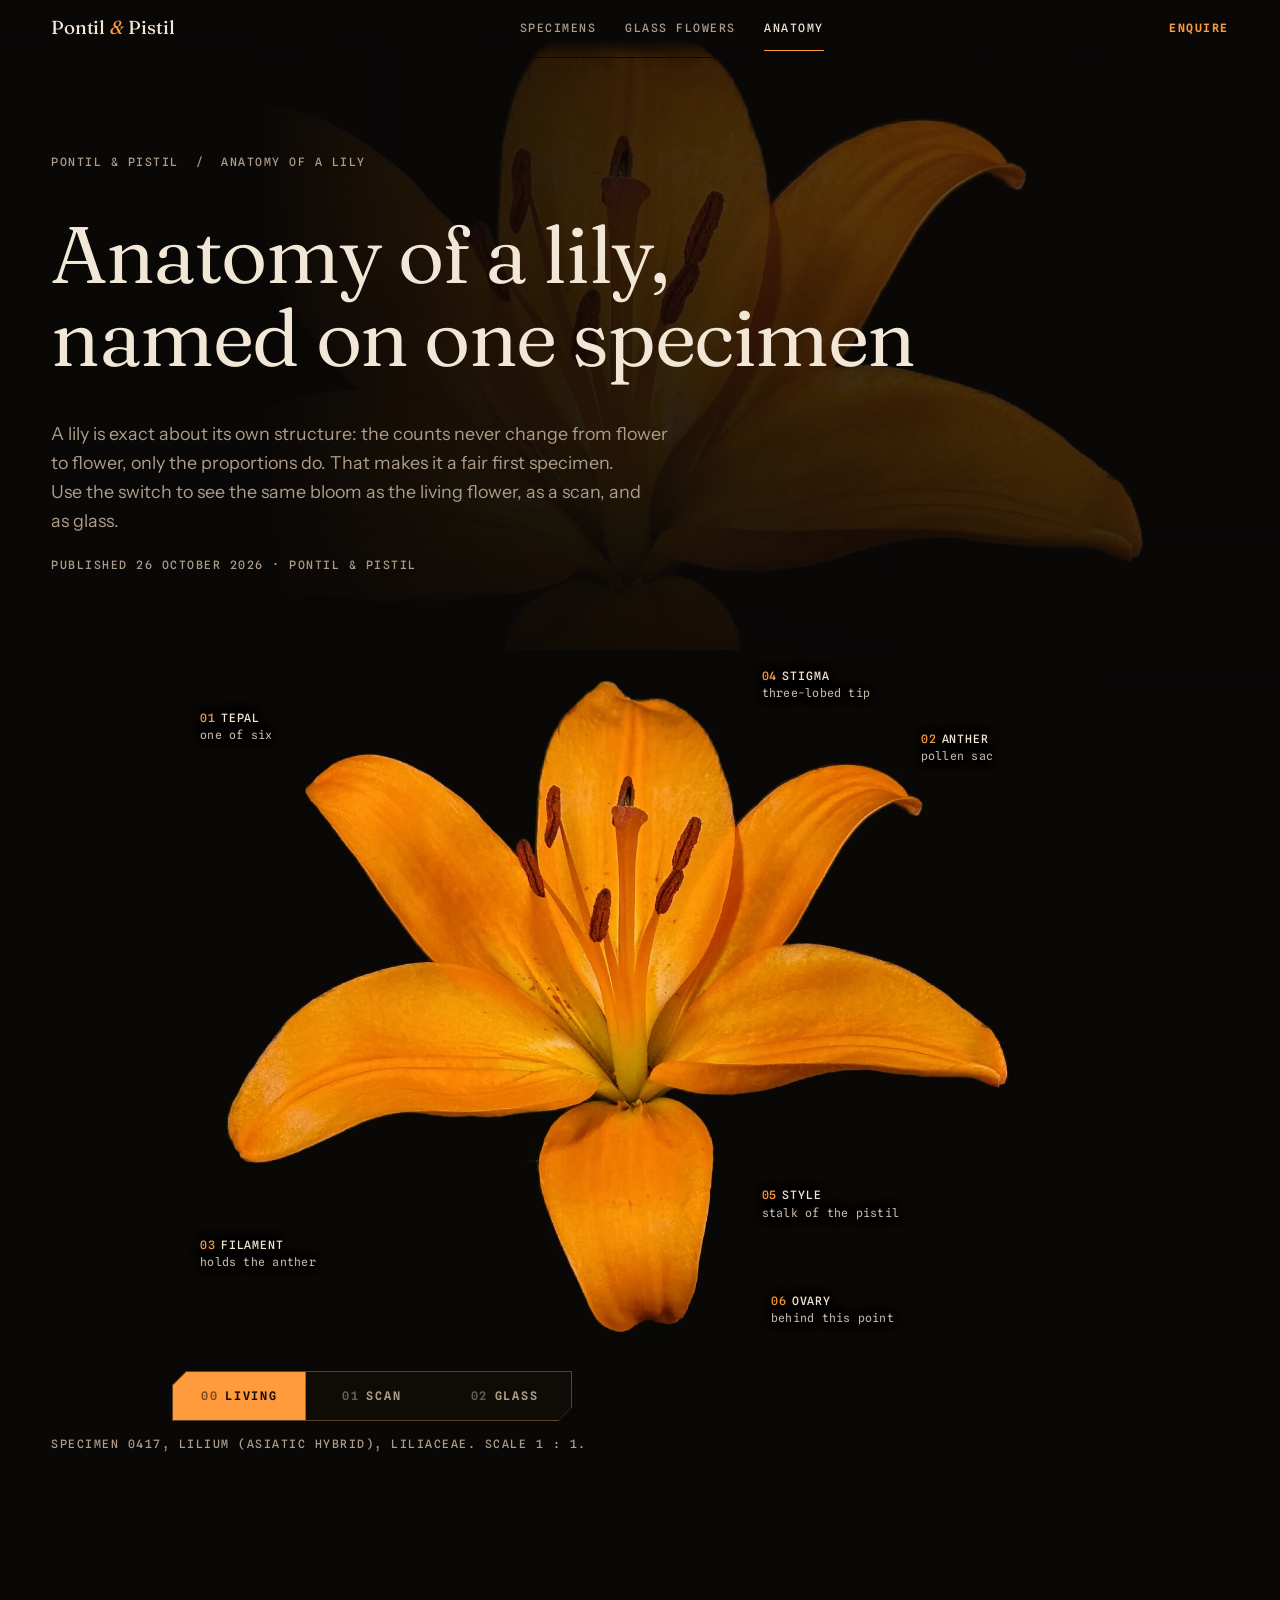
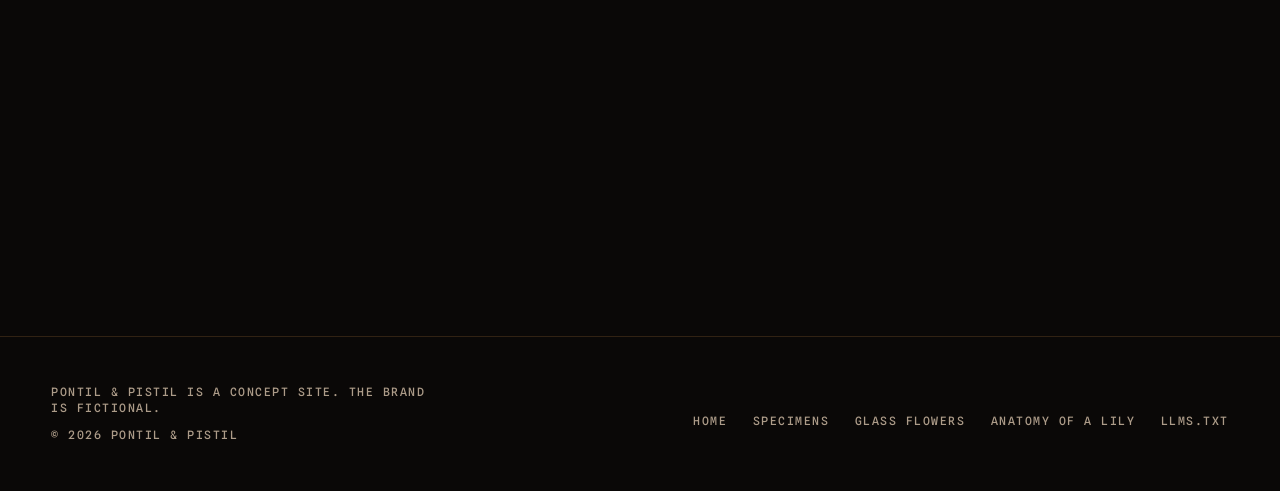
==== docs/anatomy-of-a-lily.html @ ae12e2b3 "Serve the site from docs/ on its own address The site files move to docs/ so the build tools and not" ====
<!doctype html>
<html lang="en-GB" data-page="anatomy" data-world="living">
<head>
<meta charset="utf-8">
<meta http-equiv="Content-Security-Policy" content="default-src 'self'; script-src 'self' 'sha256-DamCoPgB/VkDCPsu0R6X4sJsz1c66vGlUGBXLu04Yxg=' 'sha256-WRZoAPq4CM4bCQAe+xQpWDgGHwjKjyDGkdakKUSgPaE='; style-src 'self'; img-src 'self' data:; font-src 'self'; connect-src 'self'; object-src 'none'; base-uri 'self'; form-action 'self'">
<meta name="referrer" content="strict-origin-when-cross-origin">
<meta name="viewport" content="width=device-width, initial-scale=1, viewport-fit=cover">
<title>Anatomy of a lily: tepals, stamens and pistil | Pontil &amp; Pistil</title>
<meta name="description" content="The parts of a lily flower named on one specimen: six tepals, six stamens with anthers and filaments, and a pistil with stigma, style and ovary.">
<link rel="canonical" href="https://sengchun75-stack.github.io/pontil-pistil/anatomy-of-a-lily.html">
<meta name="robots" content="index, follow, max-image-preview:large">
<meta property="og:type" content="article">
<meta property="og:site_name" content="Pontil &amp; Pistil">
<meta property="og:title" content="Anatomy of a lily, named on one specimen">
<meta property="og:description" content="Tepals, anthers, filaments, stigma, style and ovary of a lily, shown as the living flower, a scan and cast glass.">
<meta property="og:url" content="https://sengchun75-stack.github.io/pontil-pistil/anatomy-of-a-lily.html">
<meta property="og:image" content="https://sengchun75-stack.github.io/pontil-pistil/img/og.jpg">
<meta property="og:image:width" content="1200">
<meta property="og:image:height" content="630">
<meta property="og:image:alt" content="An orange lily on black, its anthers and stigma picked out by hairline callouts.">
<meta property="og:locale" content="en_GB">
<meta property="article:published_time" content="2026-10-26">
<meta property="article:modified_time" content="2026-10-26">
<meta name="twitter:card" content="summary_large_image">
<meta name="twitter:title" content="Anatomy of a lily, named on one specimen">
<meta name="twitter:description" content="Tepals, anthers, filaments, stigma, style and ovary of a lily, shown as the living flower, a scan and cast glass.">
<meta name="twitter:image" content="https://sengchun75-stack.github.io/pontil-pistil/img/og.jpg">
<meta name="theme-color" content="#0a0807">
<link rel="icon" href="img/favicon.svg" type="image/svg+xml">
<link rel="apple-touch-icon" href="img/apple-touch-icon.png">
<link rel="preload" href="fonts/fraunces-latin-wght-normal.woff2" as="font" type="font/woff2" crossorigin>
<link rel="preload" href="fonts/instrument-sans-latin-wght-normal.woff2" as="font" type="font/woff2" crossorigin>
<link rel="stylesheet" href="css/style.css">
<script>document.documentElement.className += ' js';try{var w=localStorage.getItem('pp-world');if(w==='scan'||w==='glass')document.documentElement.setAttribute('data-world',w)}catch(e){}</script>
<script type="application/ld+json">
{
  "@context": "https://schema.org",
  "@graph": [
    {
      "@type": "WebSite",
      "@id": "https://sengchun75-stack.github.io/pontil-pistil/#website",
      "url": "https://sengchun75-stack.github.io/pontil-pistil/",
      "name": "Pontil & Pistil",
      "inLanguage": "en-GB",
      "publisher": {
        "@id": "https://sengchun75-stack.github.io/pontil-pistil/#org"
      }
    },
    {
      "@type": "Organization",
      "@id": "https://sengchun75-stack.github.io/pontil-pistil/#org",
      "name": "Pontil & Pistil",
      "url": "https://sengchun75-stack.github.io/pontil-pistil/",
      "logo": "https://sengchun75-stack.github.io/pontil-pistil/img/logo-512.png"
    },
    {
      "@type": "WebPage",
      "@id": "https://sengchun75-stack.github.io/pontil-pistil/anatomy-of-a-lily.html#webpage",
      "url": "https://sengchun75-stack.github.io/pontil-pistil/anatomy-of-a-lily.html",
      "name": "Anatomy of a lily: tepals, stamens and pistil | Pontil & Pistil",
      "description": "The parts of a lily flower named on one specimen: six tepals, six stamens with anthers and filaments, and a pistil with stigma, style and ovary.",
      "isPartOf": {
        "@id": "https://sengchun75-stack.github.io/pontil-pistil/#website"
      },
      "breadcrumb": {
        "@id": "https://sengchun75-stack.github.io/pontil-pistil/anatomy-of-a-lily.html#crumbs"
      },
      "primaryImageOfPage": {
        "@type": "ImageObject",
        "url": "https://sengchun75-stack.github.io/pontil-pistil/img/og.jpg",
        "width": 1200,
        "height": 630
      },
      "datePublished": "2026-10-26",
      "dateModified": "2026-10-26",
      "inLanguage": "en-GB"
    },
    {
      "@type": "BreadcrumbList",
      "@id": "https://sengchun75-stack.github.io/pontil-pistil/anatomy-of-a-lily.html#crumbs",
      "itemListElement": [
        {
          "@type": "ListItem",
          "position": 1,
          "name": "Pontil & Pistil",
          "item": "https://sengchun75-stack.github.io/pontil-pistil/"
        },
        {
          "@type": "ListItem",
          "position": 2,
          "name": "Anatomy of a lily",
          "item": "https://sengchun75-stack.github.io/pontil-pistil/anatomy-of-a-lily.html"
        }
      ]
    },
    {
      "@type": "Article",
      "@id": "https://sengchun75-stack.github.io/pontil-pistil/anatomy-of-a-lily.html#article",
      "mainEntityOfPage": {
        "@id": "https://sengchun75-stack.github.io/pontil-pistil/anatomy-of-a-lily.html#webpage"
      },
      "headline": "Anatomy of a lily: tepals, stamens and pistil",
      "description": "The parts of a lily flower named on one specimen: six tepals, six stamens with anthers and filaments, and a pistil with stigma, style and ovary.",
      "image": "https://sengchun75-stack.github.io/pontil-pistil/img/og.jpg",
      "datePublished": "2026-10-26",
      "dateModified": "2026-10-26",
      "inLanguage": "en-GB",
      "author": {
        "@type": "Organization",
        "name": "Pontil & Pistil",
        "url": "https://sengchun75-stack.github.io/pontil-pistil/"
      },
      "publisher": {
        "@id": "https://sengchun75-stack.github.io/pontil-pistil/#org"
      }
    },
    {
      "@type": "FAQPage",
      "@id": "https://sengchun75-stack.github.io/pontil-pistil/anatomy-of-a-lily.html#faq",
      "mainEntity": [
        {
          "@type": "Question",
          "name": "How many petals does a lily have?",
          "acceptedAnswer": {
            "@type": "Answer",
            "text": "None, strictly. A lily has six tepals: three outer and three inner parts that look almost the same, because the plant never split them into separate petals and sepals. Botanists use \"tepal\" for exactly this case. The six are free from one another and spread or curl back at the tips."
          }
        },
        {
          "@type": "Question",
          "name": "What is the difference between a stamen and a pistil?",
          "acceptedAnswer": {
            "@type": "Answer",
            "text": "A stamen is the male part: a thin filament carrying an anther full of pollen. A pistil is the female part: a stigma that catches pollen, a style it grows down through, and an ovary holding the ovules. A lily has six stamens around one central pistil, and both are visible from the front."
          }
        },
        {
          "@type": "Question",
          "name": "What does a superior ovary mean?",
          "acceptedAnswer": {
            "@type": "Answer",
            "text": "It means the ovary sits above the point where the other flower parts attach. The tepals and stamens grow from below it, leaving the ovary free of them. In a lily it has three chambers and ripens into a capsule that splits along three seams."
          }
        }
      ]
    }
  ]
}
</script>
</head>
<body>
<a class="skip" href="#main">Skip to content</a>
<header class="top">
  <a class="brand" href="./" aria-label="Pontil &amp; Pistil, home">Pontil <i>&amp;</i> Pistil</a>
  <nav class="nav" aria-label="Primary">
    <a href="specimens.html">Specimens</a>
    <a href="glass-flowers.html">Glass flowers</a>
    <a href="anatomy-of-a-lily.html" aria-current="page">Anatomy</a>
  </nav>
  <a class="enquire" href="mailto:studio@pontilandpistil.example?subject=Commission%20enquiry">Enquire</a>
  <details class="menu">
    <summary>Menu</summary>
    <nav aria-label="Primary, compact">
      <a href="specimens.html">Specimens</a>
      <a href="glass-flowers.html">Glass flowers</a>
      <a href="anatomy-of-a-lily.html" aria-current="page">Anatomy of a lily</a>
    </nav>
  </details>
</header>

<main id="main" class="page">
  <div class="page-bg" aria-hidden="true"></div>
  <div class="wrap">
    <div class="page__head" data-reveal>
      <p class="crumbs mono"><a href="./">Pontil &amp; Pistil</a> &nbsp;/&nbsp; Anatomy of a lily</p>
      <h1>Anatomy of a lily, named on one specimen</h1>
      <p class="lede">A lily is exact about its own structure: the counts never change from flower to flower, only the proportions do. That makes it a fair first specimen. Use the switch to see the same bloom as the living flower, as a scan, and as glass.</p>
      <p class="stamp mono">Published 26 October 2026 &middot; Pontil &amp; Pistil</p>
    </div>

    <figure class="fig" data-reveal>
      <div class="fig-stage" data-hero-fig>
        <div class="specimen" data-stage>
          <img class="specimen__poster" src="img/lily-900.webp" srcset="img/lily-900.webp 900w, img/lily-1600.webp 1600w" sizes="(min-width: 900px) 88vw, 100vw" width="1600" height="1200" decoding="async" alt="An orange Asiatic lily seen from the front against black, with six tepals, six anthers on thin filaments and a central pistil.">
          <canvas class="specimen__canvas" aria-hidden="true"></canvas>
          <svg class="leaders" aria-hidden="true" focusable="false"></svg>
          <ol class="callouts" aria-label="Parts of the flower, numbered to the list below">
            <li class="callout" data-u="0.27" data-v="0.34"><span class="n">01</span>Tepal<span class="sub">one of six</span></li>
            <li class="callout" data-u="0.488" data-v="0.237"><span class="n">04</span>Stigma<span class="sub">three-lobed tip</span></li>
            <li class="callout" data-u="0.549" data-v="0.272"><span class="n">02</span>Anther<span class="sub">pollen sac</span></li>
            <li class="callout" data-u="0.452" data-v="0.452"><span class="n">03</span>Filament<span class="sub">holds the anther</span></li>
            <li class="callout" data-u="0.487" data-v="0.40"><span class="n">05</span>Style<span class="sub">stalk of the pistil</span></li>
            <li class="callout" data-u="0.487" data-v="0.625"><span class="n">06</span>Ovary<span class="sub">behind this point</span></li>
          </ol>
        </div>
      </div>
      <fieldset class="switch fig-switch" id="switch">
          <legend>State of the specimen</legend>
          <div class="switch__row frame">
            <label><input type="radio" name="state" value="living" checked><span data-n="00">Living</span></label>
            <label><input type="radio" name="state" value="scan"><span data-n="01">Scan</span></label>
            <label><input type="radio" name="state" value="glass"><span data-n="02">Glass</span></label>
          </div>
        </fieldset>
      <figcaption class="mono mute figcap">Specimen 0417, Lilium (Asiatic hybrid), Liliaceae. Scale 1 : 1.</figcaption>
    </figure>

    <article class="prose">
      <section aria-labelledby="h-a1" data-reveal>
        <h2 id="h-a1">How many petals does a lily have?</h2>
        <p class="answer">None, strictly. A lily has six tepals: three outer and three inner parts that look almost the same, because the plant never split them into separate petals and sepals. Botanists use &ldquo;tepal&rdquo; for exactly this case. The six are free from one another and spread or curl back at the tips.</p>
        <p>On the stage the outer and inner tepals overlap so closely that, from the front, you cannot tell which is which. Lilies also carry a nectary at the base of each tepal, out of sight in the throat.</p>
      </section>
      <section aria-labelledby="h-a2" data-reveal>
        <h2 id="h-a2">What is the difference between a stamen and a pistil?</h2>
        <p class="answer">A stamen is the male part: a thin filament carrying an anther full of pollen. A pistil is the female part: a stigma that catches pollen, a style it grows down through, and an ovary holding the ovules. A lily has six stamens around one central pistil, and both are visible from the front.</p>
        <p>In the callouts, 02 and 03 are the stamen (anther and filament). 04, 05 and 06 are the pistil (stigma, style, ovary). Together the two are what the flower is for; the tepals are what it advertises with.</p>
      </section>
      <section aria-labelledby="h-a3" data-reveal>
        <h2 id="h-a3">Why do lily anthers swing so freely?</h2>
        <p class="answer">Each anther is attached to its filament at the middle, not at the end, which botanists call versatile. It pivots on the tip like a seesaw, so a visiting insect or a breeze rocks it and shakes pollen free. The pollen is rust-brown and stains fabric, which is why florists often remove the anthers.</p>
        <p>Glass makes this hard. Ours are fixed, and we set each at the angle the scan shows, a little off true, as the living ones were.</p>
      </section>
      <section aria-labelledby="h-a4" data-reveal>
        <h2 id="h-a4">What does a superior ovary mean?</h2>
        <p class="answer">It means the ovary sits above the point where the other flower parts attach. The tepals and stamens grow from below it, leaving the ovary free of them. In a lily it has three chambers and ripens into a capsule that splits along three seams.</p>
        <p>That is why callout 06 points at the throat and not at a visible object. The ovary is behind the point you can see from the front. The scan state shows it as depth: the pistil is the tallest ridge in the middle of the cloud.</p>
      </section>
      <section aria-labelledby="h-a5" data-reveal>
        <h2 id="h-a5">How many kinds of lily are there?</h2>
        <p class="answer">The genus Lilium has 119 accepted species, according to the World Checklist of Selected Plant Families. The orange lily here is an Asiatic hybrid, a group bred from species in section Sinomartagon, with medium-sized flowers that face up or outward and mostly have little scent.</p>
        <p>Hybrids are harder to name exactly than species, so the specimen record says &ldquo;Asiatic hybrid&rdquo; and goes no further.</p>
      </section>

      <section aria-labelledby="h-sources" data-reveal>
        <h2 id="h-sources">Sources</h2>
        <ul class="sources">
          <li><a href="https://en.wikipedia.org/wiki/Lilium" rel="noopener">Lilium, Wikipedia</a> &mdash; tepal count, the three-celled capsule, 119 species and the Asiatic hybrids.</li>
          <li><a href="https://en.wikipedia.org/wiki/Gynoecium" rel="noopener">Gynoecium, Wikipedia</a> &mdash; pistil, ovary, style, stigma, locules and the superior ovary.</li>
          <li><a href="https://en.wikipedia.org/wiki/Stamen" rel="noopener">Stamen, Wikipedia</a> &mdash; filament, anther and the versatile attachment.</li>
        </ul>
      </section>
    </article>
  </div>
</main>
<footer class="foot">
  <div class="wrap">
    <div>
      <p class="mono concept">Pontil &amp; Pistil is a concept site. The brand is fictional.</p>
      <p class="mono tight">&copy; 2026 Pontil &amp; Pistil</p>
    </div>
    <nav class="mono" aria-label="Footer">
      <a href="./">Home</a>
      <a href="specimens.html">Specimens</a>
      <a href="glass-flowers.html">Glass flowers</a>
      <a href="anatomy-of-a-lily.html">Anatomy of a lily</a>
      <a href="llms.txt">llms.txt</a>
    </nav>
  </div>
</footer>
<script src="js/relief.js" defer></script>
<script src="js/main.js" defer></script>
</body>
</html>
---- docs/css/style.css ----
/* Pontil & Pistil */

@font-face { font-family: 'Fraunces'; src: url('../fonts/fraunces-latin-wght-normal.woff2') format('woff2'); font-weight: 100 900; font-style: normal; font-display: swap; }
@font-face { font-family: 'Fraunces'; src: url('../fonts/fraunces-latin-wght-italic.woff2') format('woff2'); font-weight: 100 900; font-style: italic; font-display: swap; }
@font-face { font-family: 'Instrument Sans'; src: url('../fonts/instrument-sans-latin-wght-normal.woff2') format('woff2'); font-weight: 400 700; font-style: normal; font-display: swap; }
@font-face { font-family: 'Spline Sans Mono'; src: url('../fonts/spline-sans-mono-latin-wght-normal.woff2') format('woff2'); font-weight: 300 700; font-style: normal; font-display: swap; }

/* Three worlds, one specimen. Each is a full palette, not a tint. */
:root,
:root[data-world="living"] {
  --bg: #0a0807;
  --bg-raise: #120e0b;
  --ink: #f2e7d7;
  --mute: #ad9c89;
  --line: rgba(255, 170, 84, .34);
  --line-soft: rgba(255, 170, 84, .16);
  --accent: #ff9b3d;
  --accent-ink: #1a0d02;
  --scan: #ffb25e;
  color-scheme: dark;
}
:root[data-world="scan"] {
  --bg: #071a3d;
  --bg-raise: #0b2250;
  --ink: #e8f1ff;
  --mute: #a3b8da;
  --line: rgba(166, 208, 255, .38);
  --line-soft: rgba(166, 208, 255, .17);
  --accent: #6ff2d0;
  --accent-ink: #032019;
  --scan: #7cf5da;
}
:root[data-world="glass"] {
  --bg: #07191c;
  --bg-raise: #0b2226;
  --ink: #e4f4f2;
  --mute: #9bbab7;
  --line: rgba(142, 232, 242, .36);
  --line-soft: rgba(142, 232, 242, .16);
  --accent: #8ee8f2;
  --accent-ink: #02161a;
  --scan: #8ee8f2;
}

:root {
  --display: 'Fraunces', 'Iowan Old Style', 'Palatino Linotype', Georgia, serif;
  --sans: 'Instrument Sans', 'Segoe UI', system-ui, sans-serif;
  --mono: 'Spline Sans Mono', ui-monospace, 'Cascadia Mono', Consolas, monospace;
  --gut: clamp(1.1rem, 4.2vw, 3.2rem);
  --head: 3.6rem;
  --cut: 14px;
}

*, *::before, *::after { box-sizing: border-box; }
html { background: var(--bg); color: var(--ink); -webkit-text-size-adjust: 100%; scroll-padding-top: 5rem; }
body {
  margin: 0; min-height: 100vh; background: var(--bg); color: var(--ink);
  font: 400 1.0625rem/1.62 var(--sans); text-rendering: optimizeLegibility;
  transition: background-color .7s ease, color .7s ease;
}
html { transition: background-color .7s ease; }
img, canvas, svg { display: block; max-width: 100%; }
a { color: inherit; text-decoration-color: var(--line); text-underline-offset: .2em; }
a:hover { text-decoration-color: var(--accent); }
:focus-visible { outline: 2px solid var(--accent); outline-offset: 3px; }
::selection { background: var(--accent); color: var(--accent-ink); }

.skip { position: absolute; left: var(--gut); top: -4rem; z-index: 100; background: var(--accent); color: var(--accent-ink); padding: .7rem 1rem; font: 600 .85rem var(--mono); }
.skip:focus { top: .8rem; }

h1, h2, h3 { font-family: var(--display); font-weight: 360; letter-spacing: -.018em; line-height: 1.04; margin: 0; text-wrap: balance; }
h1 { font-size: clamp(2.45rem, 1.1rem + 6.4vw, 6rem); }
h2 { font-size: clamp(1.85rem, 1rem + 3.3vw, 3.5rem); }
h3 { font-size: clamp(1.25rem, 1rem + .9vw, 1.65rem); line-height: 1.2; letter-spacing: -.01em; font-weight: 420; }
em, .latin { font-style: italic; font-family: var(--display); }
p { margin: 0 0 1em; max-width: 62ch; text-wrap: pretty; }

.mono, .eyebrow {
  font: 500 .72rem/1.35 var(--mono); letter-spacing: .13em; text-transform: uppercase;
}
.eyebrow { color: var(--accent); margin: 0 0 1.1rem; max-width: none; }
.mute { color: var(--mute); }

/* ---------------- header ---------------- */
.top {
  position: fixed; inset: 0 0 auto 0; z-index: 40; height: var(--head);
  display: flex; align-items: center; justify-content: space-between; gap: 1rem;
  padding: 0 var(--gut);
  background: linear-gradient(to bottom, var(--bg) 70%, color-mix(in srgb, var(--bg) 0%, transparent));
  border-bottom: 1px solid transparent;
}
.brand { font: 440 1.18rem/1 var(--display); letter-spacing: -.01em; text-decoration: none; white-space: nowrap; }
.brand i { font-style: italic; color: var(--accent); padding: 0 .08em; }
.nav { display: none; gap: 1.8rem; }
.nav a { font: 500 .72rem var(--mono); letter-spacing: .13em; text-transform: uppercase; text-decoration: none; color: var(--mute); padding: .5rem 0; }
.nav a:hover, .nav a[aria-current="page"] { color: var(--ink); }
.nav a[aria-current="page"] { box-shadow: 0 1px 0 var(--accent); }
.top .enquire { font: 600 .72rem var(--mono); letter-spacing: .13em; text-transform: uppercase; text-decoration: none; color: var(--accent); padding: .8rem 0; }

.menu { position: relative; }
.menu summary { list-style: none; cursor: pointer; font: 500 .72rem var(--mono); letter-spacing: .13em; text-transform: uppercase; padding: .85rem 0; color: var(--mute); }
.menu summary::-webkit-details-marker { display: none; }
.menu[open] summary { color: var(--ink); }
.menu nav { position: absolute; right: 0; top: 100%; min-width: 14rem; background: var(--bg-raise); border: 1px solid var(--line); padding: .6rem 1.1rem; display: grid; }
.menu nav a { font: 500 .78rem var(--mono); letter-spacing: .1em; text-transform: uppercase; text-decoration: none; padding: .85rem 0; border-bottom: 1px solid var(--line-soft); }
.menu nav a:last-child { border: 0; }
@media (min-width: 860px) { .nav { display: flex; } .menu { display: none; } }

/* ---------------- cut-corner HUD frame ---------------- */
.frame {
  position: relative;
  background: color-mix(in srgb, var(--bg-raise) 72%, transparent);
  clip-path: polygon(var(--cut) 0, 100% 0, 100% calc(100% - var(--cut)), calc(100% - var(--cut)) 100%, 0 100%, 0 var(--cut));
  box-shadow: inset 0 0 0 1px var(--line);
}
.frame::before, .frame::after { content: ''; position: absolute; width: var(--cut); height: var(--cut); pointer-events: none; }
.frame::before { left: 0; top: 0; background: linear-gradient(to bottom right, var(--bg) calc(50% - .5px), var(--line) calc(50% - .5px) calc(50% + .5px), transparent calc(50% + .5px)); }
.frame::after { right: 0; bottom: 0; background: linear-gradient(to bottom right, transparent calc(50% - .5px), var(--line) calc(50% - .5px) calc(50% + .5px), var(--bg) calc(50% + .5px)); }

/* ---------------- hero ---------------- */
.hero { position: relative; height: 330svh; }
.hero--still { height: auto; }
.pin { position: sticky; top: 0; height: 100svh; min-height: 560px; overflow: hidden; }
.hero--still .pin { position: relative; height: auto; min-height: 0; overflow: visible; padding: calc(var(--head) + 1.5rem) 0 2rem; }

.specimen {
  position: absolute; margin: 0; aspect-ratio: 4 / 3;
  width: 108vw; left: -4vw; top: calc(var(--head) + 1.2rem);
}
.specimen__poster, .specimen__canvas { position: absolute; inset: 0; width: 100%; height: 100%; }
.specimen__poster { object-fit: cover; }
.specimen__canvas { opacity: 0; transition: opacity .5s ease; pointer-events: none; touch-action: pan-y; }
.is-live .specimen__canvas { opacity: 1; }
.is-live .specimen__poster { opacity: 0; transition: opacity .5s .2s ease; }

.leaders { position: absolute; inset: 0; width: 100%; height: 100%; overflow: visible; pointer-events: none; }
.leaders line, .leaders polyline { fill: none; stroke: var(--ink); stroke-opacity: .62; stroke-width: 1; vector-effect: non-scaling-stroke; }
.leaders circle { fill: var(--accent); }
.leaders .ring { fill: none; stroke: var(--accent); stroke-opacity: .75; stroke-width: 1; vector-effect: non-scaling-stroke; }

.callouts { list-style: none; margin: 0; padding: 0; position: absolute; inset: 0; pointer-events: none; }
.callout { position: absolute; left: calc(var(--lx) * 1%); top: calc(var(--ly) * 1%); transform: translate(var(--tx, 0), -50%); font: 500 .64rem/1.3 var(--mono); letter-spacing: .07em; text-transform: uppercase; color: var(--ink); white-space: nowrap; text-shadow: 0 0 3px var(--bg), 0 0 7px var(--bg), 0 0 12px var(--bg); }
.callout .n { color: var(--accent); margin-right: .45em; }
.callout .sub { display: none; color: color-mix(in srgb, var(--ink) 80%, var(--bg)); text-transform: none; letter-spacing: .02em; font-weight: 400; font-size: .72rem; margin-top: .2em; }
.callout[data-side="r"] { --tx: -100%; text-align: right; }

.hero__copy { position: absolute; left: var(--gut); right: var(--gut); top: calc(var(--head) + 1.2rem + 84vw); }
.hero__copy h1 { max-width: 14ch; }
.eyebrow .more-eyebrow { display: none; }
@media (min-width: 560px) { .eyebrow .more-eyebrow { display: inline; } }
.hero__copy h1 em { color: var(--accent); }
.lede { margin: 1.1rem 0 0; color: var(--mute); font-size: 1rem; max-width: 40ch; }
.lede b { color: var(--ink); font-weight: 500; }
.state-line { margin: 1.1rem 0 0; color: var(--accent); max-width: none; min-height: 2.7em; }
.state-line span { display: block; }

.tag { position: absolute; display: none; padding: .8rem 1.1rem .9rem 1.2rem; }
.tag { grid-template-columns: auto auto; gap: .35rem 1.4rem; margin: 0; }
.tag div { display: contents; }
.tag dt { color: var(--mute); }
.tag dd { margin: 0; color: var(--ink); }
.scale-rule { position: absolute; display: none; align-items: center; gap: .7rem; color: var(--mute); }
.scale-rule i { display: block; width: calc(var(--spec, 40rem) * .0638); height: 7px; border: 1px solid var(--ink); border-top: 0; opacity: .7; }

.switch { position: absolute; z-index: 5; left: var(--gut); right: var(--gut); bottom: max(1rem, env(safe-area-inset-bottom)); margin: 0; border: 0; padding: 0; min-width: 0; }
.switch legend { position: absolute; width: 1px; height: 1px; overflow: hidden; clip-path: inset(50%); }
.switch__row { display: grid; grid-template-columns: repeat(3, 1fr); padding: 1px; }
.switch label:first-child { clip-path: polygon(calc(var(--cut) - 1px) 0, 100% 0, 100% 100%, 0 100%, 0 calc(var(--cut) - 1px)); }
.switch label:last-child { clip-path: polygon(0 0, 100% 0, 100% calc(100% - var(--cut) + 1px), calc(100% - var(--cut) + 1px) 100%, 0 100%); }
.switch label { position: relative; display: grid; place-items: center; min-height: 48px; font: 600 .74rem var(--mono); letter-spacing: .15em; text-transform: uppercase; color: var(--mute); cursor: pointer; transition: color .3s; }
.switch input { position: absolute; opacity: 0; inset: 0; cursor: pointer; margin: 0; }
.switch label:has(input:checked) { color: var(--accent-ink); background: var(--accent); }
.switch label:has(input:focus-visible) { outline: 2px solid var(--ink); outline-offset: -4px; }
.switch label span::before { content: attr(data-n); margin-right: .55em; opacity: .55; }
.no-gl .switch { display: none; }

.tilt-btn { position: absolute; z-index: 5; right: var(--gut); bottom: calc(max(1rem, env(safe-area-inset-bottom)) + 54px); display: none; font: 600 .68rem var(--mono); letter-spacing: .13em; text-transform: uppercase; color: var(--ink); background: transparent; border: 1px solid var(--line); padding: .85rem 1rem; min-height: 44px; cursor: pointer; }
.tilt-btn[data-show] { display: block; }

.cue { display: none; position: absolute; left: var(--gut); bottom: calc(max(1rem, env(safe-area-inset-bottom)) + 62px); color: var(--mute); display: flex; align-items: center; gap: .7rem; }
.cue::before { content: ''; width: 1px; height: 1.6rem; background: var(--line); }

/* short portrait phones (iPhone SE class): tighter stack so the copy clears the switch */
@media (max-width: 899px) and (max-height: 720px) and (orientation: portrait) {
  .specimen { width: 88vw; left: 6vw; top: calc(var(--head) + .6rem); }
  .hero__copy { top: calc(var(--head) + .6rem + 66vw + .5rem); }
  .hero__copy .eyebrow { margin-bottom: .5rem; }
  .hero__copy h1 { font-size: clamp(1.85rem, .9rem + 4.4vw, 2.2rem); }
  .hero__copy .lede { font-size: .88rem; line-height: 1.42; margin-top: .55rem; }
  .hero__copy .state-line { margin-top: .55rem; min-height: 0; }
  .cue { display: none; }
}

@media (min-width: 900px) {
  :root { --spec: min(63vw, 114svh); }
  .specimen { width: min(63vw, 114svh); left: auto; right: -3vw; top: 50%; translate: 0 -47%; }
  .callout { font-size: .72rem; }
  .callout .sub { display: block; }
  .hero__copy { left: var(--gut); right: auto; top: auto; bottom: calc(max(1rem, env(safe-area-inset-bottom)) + 6.2rem); width: min(31vw, 30rem); }
  .hero__copy h1 { font-size: clamp(2.6rem, 3.3vw + 1rem, 4.6rem); max-width: 11ch; }
  .switch { left: auto; right: var(--gut); width: 25rem; bottom: max(1.4rem, env(safe-area-inset-bottom)); }
  .tag { display: grid; left: var(--gut); top: calc(var(--head) + 1.2rem); }
  .scale-rule { display: flex; right: var(--gut); top: calc(var(--head) + 1.4rem); }
  .cue { display: flex; left: auto; right: calc(var(--gut) + 26.5rem); bottom: 2.1rem; }
  .tilt-btn { display: none !important; }
}

/* callout slots: percentages of the specimen box. Phone and desktop differ because
   the box itself is cropped differently. */
.callout:nth-child(1) { --lx: 9; --ly: 8; }       /* tepal */
.callout:nth-child(2) { --lx: 52; --ly: 3; }       /* stigma */
.callout:nth-child(3) { --lx: 71; --ly: 12; }      /* anther */
.callout:nth-child(4) { --lx: 6; --ly: 90; }       /* filament */
.callout:nth-child(5) { --lx: 64; --ly: 79; }      /* style */
.callout:nth-child(6) { --lx: 64; --ly: 93; }      /* ovary */
@media (min-width: 900px) {
  .callout:nth-child(1) { --lx: 3; --ly: 11; }
  .callout:nth-child(2) { --lx: 63; --ly: 5; }
  .callout:nth-child(3) { --lx: 80; --ly: 14; }
  .callout:nth-child(4) { --lx: 3; --ly: 86; }
  .callout:nth-child(5) { --lx: 63; --ly: 79; }
  .callout:nth-child(6) { --lx: 64; --ly: 94; }
}

/* ---------------- sections ---------------- */
main { display: block; }
.wrap { padding: 0 var(--gut); max-width: 88rem; margin: 0 auto; }
.sec { position: relative; overflow: hidden; padding: clamp(4.5rem, 10vw, 9rem) 0; border-top: 1px solid var(--line-soft); }
.sec > .wrap { position: relative; z-index: 1; }
.sec__head { display: grid; gap: 1.2rem; margin-bottom: clamp(2rem, 5vw, 4rem); }
.sec__head .eyebrow { margin: 0; }
.sec__head p { color: var(--mute); }
@media (min-width: 900px) {
  .sec__head { grid-template-columns: minmax(0, 5fr) minmax(0, 6fr); align-items: end; gap: 4rem; }
  .sec__head--flip { grid-template-columns: minmax(0, 6fr) minmax(0, 5fr); }
  .sec__head--flip > div { order: 2; }
  .sec__head--flip > p { order: 1; max-width: 46ch; }
}

/* the legend */
.legend { list-style: none; margin: 0; padding: 0; display: grid; }
.legend li { display: grid; grid-template-columns: 2.4rem 1fr; gap: .2rem 1rem; padding: 1.4rem 0; border-top: 1px solid var(--line-soft); }
.legend li:last-child { border-bottom: 1px solid var(--line-soft); }
.legend .n { color: var(--accent); padding-top: .35rem; }
.legend h3 { grid-column: 2; }
.legend p { grid-column: 2; margin: .3rem 0 0; color: var(--mute); }
.legend p b { color: var(--ink); font-weight: 500; }
@media (min-width: 900px) {
  .legend li { grid-template-columns: 3rem minmax(0, 4fr) minmax(0, 7fr); align-items: baseline; padding: 1.7rem 0; }
  .legend h3, .legend p { grid-column: auto; }
  .legend p { margin: 0; }
}

/* the bench: a real timeline */
.bench { list-style: none; margin: 0; padding: 0; position: relative; display: grid; gap: 0; }
.bench li { position: relative; padding: 0 0 2.4rem 2.2rem; border-left: 1px solid var(--line); margin-left: .4rem; }
.bench li::before { content: ''; position: absolute; left: -5px; top: .5rem; width: 9px; height: 9px; background: var(--bg); border: 1px solid var(--accent); transform: rotate(45deg); }
.bench li:last-child { padding-bottom: 0; border-left-color: transparent; }
.bench time { display: block; color: var(--accent); margin-bottom: .55rem; }
.bench h3 { margin-bottom: .5rem; }
.bench p { color: var(--mute); margin: 0; }
@media (min-width: 900px) {
  .bench { grid-template-columns: repeat(5, minmax(0, 1fr)); gap: 0 1.6rem; }
  .bench li { border-left: 0; margin: 0; padding: 2.4rem 0 0; border-top: 1px solid var(--line); }
  .bench li::before { left: 0; top: -5px; }
  .bench li:last-child { border-top-color: var(--line); }
}

/* the cabinet */
.table-frame { padding: 1.2rem 1.2rem .6rem; overflow-x: auto; }
table { width: 100%; border-collapse: collapse; font-size: .95rem; min-width: 38rem; }
caption { text-align: left; color: var(--mute); padding: 0 0 1rem; caption-side: top; }
th, td { text-align: left; padding: .9rem 1rem .9rem 0; border-top: 1px solid var(--line-soft); vertical-align: baseline; }
thead th { font: 500 .68rem var(--mono); letter-spacing: .13em; text-transform: uppercase; color: var(--mute); border-top: 0; padding-top: 0; }
tbody th { font-weight: 500; font-family: var(--mono); font-size: .8rem; color: var(--accent); letter-spacing: .08em; }
td.latin { font-size: 1.12rem; }
td small { display: block; color: var(--mute); font-size: .82rem; }
.num { font-variant-numeric: tabular-nums; }

/* questions */
.qa { display: grid; gap: 0; }
.qa article { padding: 1.9rem 0; border-top: 1px solid var(--line-soft); display: grid; gap: .8rem; }
.qa article:last-child { border-bottom: 1px solid var(--line-soft); }
.qa p { margin: 0; color: var(--mute); }
.qa p b { color: var(--ink); font-weight: 500; }
@media (min-width: 900px) { .qa article { grid-template-columns: minmax(0, 5fr) minmax(0, 6fr); gap: 4rem; padding: 2.4rem 0; } }

/* prose pages */
.page { padding-top: calc(var(--head) + clamp(2.5rem, 7vw, 6rem)); }
.page__head { padding-bottom: clamp(2.5rem, 6vw, 5rem); display: grid; gap: 1.4rem; }
.page__head h1 { font-size: clamp(2.3rem, 1rem + 5vw, 5rem); max-width: 17ch; }
.page__head .lede { max-width: 52ch; font-size: 1.12rem; }
.crumbs { color: var(--mute); }
.crumbs a { text-decoration: none; }
.crumbs a:hover { color: var(--ink); }
.prose { display: grid; gap: 0; }
.prose > section { padding: 2.4rem 0 2.6rem; border-top: 1px solid var(--line-soft); display: grid; gap: 1rem; }
.prose h2 { font-size: clamp(1.55rem, 1rem + 1.8vw, 2.45rem); max-width: 24ch; }
.prose p { color: color-mix(in srgb, var(--ink) 82%, var(--bg)); }
.prose p.answer { color: var(--ink); font-size: 1.14rem; }
.prose .cols { display: grid; gap: 1rem; }
@media (min-width: 900px) {
  .prose > section { grid-template-columns: minmax(0, 5fr) minmax(0, 6fr); grid-auto-rows: min-content; gap: 0 4rem; padding: 3.2rem 0 3.4rem; }
  .prose > section > :not(h2) { margin-bottom: 1.1rem; }
  .prose > section > h2 { grid-column: 1; grid-row: 1 / span 8; position: sticky; top: 6rem; align-self: start; }
  .prose > section > :not(h2) { grid-column: 2; }
}
.sources { list-style: none; padding: 0; margin: 0; display: grid; gap: .9rem; }
.sources li { padding-left: 1rem; border-left: 1px solid var(--line); color: var(--mute); }
.sources a { color: var(--ink); }
.stamp { color: var(--mute); }

.fig { margin: 0; }
.fig-stage { position: relative; aspect-ratio: 4 / 3; }
.fig-stage .specimen { position: absolute; inset: 0; width: 100%; left: 0; top: 0; translate: none; aspect-ratio: 4 / 3; }
.fig-switch { position: relative; margin-top: 1rem; left: auto; right: auto; bottom: auto; width: 100%; }
.page .fig { margin-bottom: clamp(2.5rem, 6vw, 5rem); }
@media (min-width: 900px) { .fig-switch { width: 25rem; } }

/* enquiry */
.enq { display: grid; gap: 2rem; align-items: end; }
.enq h2 { max-width: 16ch; }
.enq .frame { padding: 1.6rem 1.5rem 1.8rem; }
.btn { display: inline-flex; align-items: center; min-height: 52px; padding: 0 1.5rem; background: var(--accent); color: var(--accent-ink); font: 600 .78rem var(--mono); letter-spacing: .14em; text-transform: uppercase; text-decoration: none; clip-path: polygon(10px 0, 100% 0, 100% calc(100% - 10px), calc(100% - 10px) 100%, 0 100%, 0 10px); }
.btn:hover { filter: brightness(1.1); }
@media (min-width: 900px) { .enq { grid-template-columns: minmax(0, 6fr) minmax(0, 5fr); gap: 4rem; } }

.foot { border-top: 1px solid var(--line-soft); padding: 3rem 0 4.2rem; color: var(--mute); }
.foot .wrap { display: grid; gap: 2rem; }
.foot nav { display: flex; flex-wrap: wrap; gap: .4rem 1.6rem; }
.foot nav a { text-decoration: none; padding: .55rem 0; }
.foot nav a:hover { color: var(--ink); }
@media (min-width: 900px) { .foot .wrap { grid-template-columns: 1fr auto; align-items: end; } .foot { padding-bottom: 3rem; } }

.js [data-reveal] { opacity: 0; transform: translateY(16px); transition: opacity .8s ease, transform .8s cubic-bezier(.2, .7, .2, 1); }
.js [data-reveal].in { opacity: 1; transform: none; }

@media (prefers-reduced-motion: reduce) {
  *, *::before, *::after { transition-duration: .01ms !important; animation-duration: .01ms !important; }
  .js [data-reveal] { opacity: 1; transform: none; }
  .hero { height: 100svh; min-height: 560px; }
  .cue { display: none; }
}

.tight { margin: 0; }
.stamp { color: var(--mute); max-width: none; margin: 0; }
.figcap { margin: 1rem 0 0; max-width: none; }
.fig-stage { width: min(100%, calc(78svh * 1.3333)); margin-inline: auto; }
.legend.plain li { grid-template-columns: 3.4rem 1fr; }
@media (min-width: 900px) { .legend.plain li { grid-template-columns: 4rem minmax(0, 4fr) minmax(0, 7fr); } }
.prose .legend { margin-top: .5rem; }
.fig .switch.fig-switch { max-width: 25rem; margin-inline: auto; }
@media (min-width: 900px) { .fig .switch.fig-switch { margin: 1.2rem 0 0; margin-left: calc(50% - min(50%, 78svh * .6667)); } }

.more { margin-top: .9em; }
.after-table { margin-top: 1.6rem; }

/* 44px floor for everything tappable that is not already larger */
.top .enquire, .menu summary, .nav a { display: inline-flex; align-items: center; min-height: 44px; }
.menu nav a { min-height: 44px; display: flex; align-items: center; }
.foot nav a { display: inline-flex; align-items: center; min-height: 44px; }
.crumbs a { display: inline-block; padding: .5rem 0; }
.sources a, .prose p a, .legend a, .sec__head a, .after-table a, .qa a { padding: .2rem 0; }

/* the stage itself changes with the world, not just the palette */
.specimen::before { content: ''; position: absolute; inset: 0; pointer-events: none; opacity: 0; transition: opacity .7s ease; }
:root[data-world="scan"] .specimen::before {
  opacity: 1;
  background:
    linear-gradient(to right, transparent calc(50% - .5px), var(--line) calc(50% - .5px) calc(50% + .5px), transparent calc(50% + .5px)),
    linear-gradient(to bottom, transparent calc(50% - .5px), var(--line) calc(50% - .5px) calc(50% + .5px), transparent calc(50% + .5px)),
    repeating-linear-gradient(to right, var(--line-soft) 0 1px, transparent 1px 8.333%),
    repeating-linear-gradient(to bottom, var(--line-soft) 0 1px, transparent 1px 11.111%);
  -webkit-mask-image: radial-gradient(ellipse at 50% 50%, #000 40%, transparent 78%); mask-image: radial-gradient(ellipse at 50% 50%, #000 40%, transparent 78%);
}
:root[data-world="glass"] .specimen::before {
  opacity: 1;
  background:
    radial-gradient(ellipse 60% 54% at 50% 50%, rgba(170, 238, 248, .62), rgba(110, 200, 214, .24) 46%, rgba(142, 232, 242, .06) 70%, transparent 82%),
    repeating-linear-gradient(to bottom, rgba(210, 250, 255, .16) 0 1px, transparent 1px 5.5%);
}

/* The same photograph, cropped differently behind each section. It follows the world:
   orange when living, mint when scanned, amber against the glass-world ground. */
.bg-lily, .page-bg {
  position: absolute; inset: 0; z-index: 0; pointer-events: none;
  background: url('../img/lily-1600.webp') no-repeat; opacity: .34;
  transition: filter .7s ease, opacity .7s ease;
}
:root[data-world="scan"] .bg-lily, :root[data-world="scan"] .page-bg { filter: grayscale(1) sepia(1) hue-rotate(125deg) saturate(2.4) brightness(1.05); opacity: .4; }
:root[data-world="glass"] .bg-lily, :root[data-world="glass"] .page-bg { filter: saturate(.85) brightness(1) contrast(1.05); opacity: .4; }
.bg-lily--a { background-size: 135% auto; background-position: 100% 36%; -webkit-mask-image: linear-gradient(to left, #000 8%, rgba(0,0,0,.55) 38%, transparent 78%); mask-image: linear-gradient(to left, #000 8%, rgba(0,0,0,.55) 38%, transparent 78%); }
.bg-lily--b { background-size: 130% auto; background-position: 0% 62%; -webkit-mask-image: linear-gradient(to right, #000 6%, rgba(0,0,0,.5) 40%, transparent 80%); mask-image: linear-gradient(to right, #000 6%, rgba(0,0,0,.5) 40%, transparent 80%); }
.bg-lily--c { background-size: 125% auto; background-position: 50% 100%; -webkit-mask-image: linear-gradient(to top, #000 0%, rgba(0,0,0,.5) 45%, transparent 85%); mask-image: linear-gradient(to top, #000 0%, rgba(0,0,0,.5) 45%, transparent 85%); }
.bg-lily--d { background-size: 130% auto; background-position: 100% 0%; -webkit-mask-image: linear-gradient(to left, #000 4%, rgba(0,0,0,.45) 36%, transparent 74%); mask-image: linear-gradient(to left, #000 4%, rgba(0,0,0,.45) 36%, transparent 74%); }
.bg-lily--e { background-size: 115% auto; background-position: 100% 55%; -webkit-mask-image: linear-gradient(to left, #000 6%, rgba(0,0,0,.5) 40%, transparent 78%); mask-image: linear-gradient(to left, #000 6%, rgba(0,0,0,.5) 40%, transparent 78%); }
.page { position: relative; }
.page > .wrap { position: relative; z-index: 1; }
.page-bg { inset: 0 0 auto 0; height: min(84vh, 56rem); background-size: 100% auto; background-position: 100% 18%; opacity: .5;
  -webkit-mask-image: linear-gradient(to bottom, #000 30%, transparent 100%), linear-gradient(to left, #000 10%, transparent 80%); -webkit-mask-composite: source-in; mask-image: linear-gradient(to bottom, #000 30%, transparent 100%), linear-gradient(to left, #000 10%, transparent 80%); mask-composite: intersect; }
.page-bg--history { background-position: 100% 30%; background-size: 96% auto; }
.page-bg--cabinet { background-position: 100% 60%; background-size: 108% auto; }
@media (max-width: 899px) {
  .bg-lily { opacity: .3; background-size: 230% auto; }
  .page-bg { background-size: 190% auto; background-position: 70% 0%; opacity: .36; height: 52vh; }
  .bg-lily--a { background-position: 62% 40%; } .bg-lily--c { background-position: 50% 100%; }
}
@media (prefers-reduced-motion: reduce) { .bg-lily, .page-bg { transition: none; } }

.states { margin: clamp(2.5rem, 6vw, 5rem) 0 0; }
.states__row { display: grid; gap: 1rem; }
.states img { width: 100%; height: auto; aspect-ratio: 4 / 3; object-fit: cover; background: var(--bg-raise); }
.states p { margin: .6rem 0 0; color: var(--mute); max-width: none; }
.states figcaption { margin-top: 1.1rem; max-width: 60ch; }
@media (min-width: 760px) { .states__row { grid-template-columns: repeat(3, minmax(0, 1fr)); gap: 1.4rem; } }
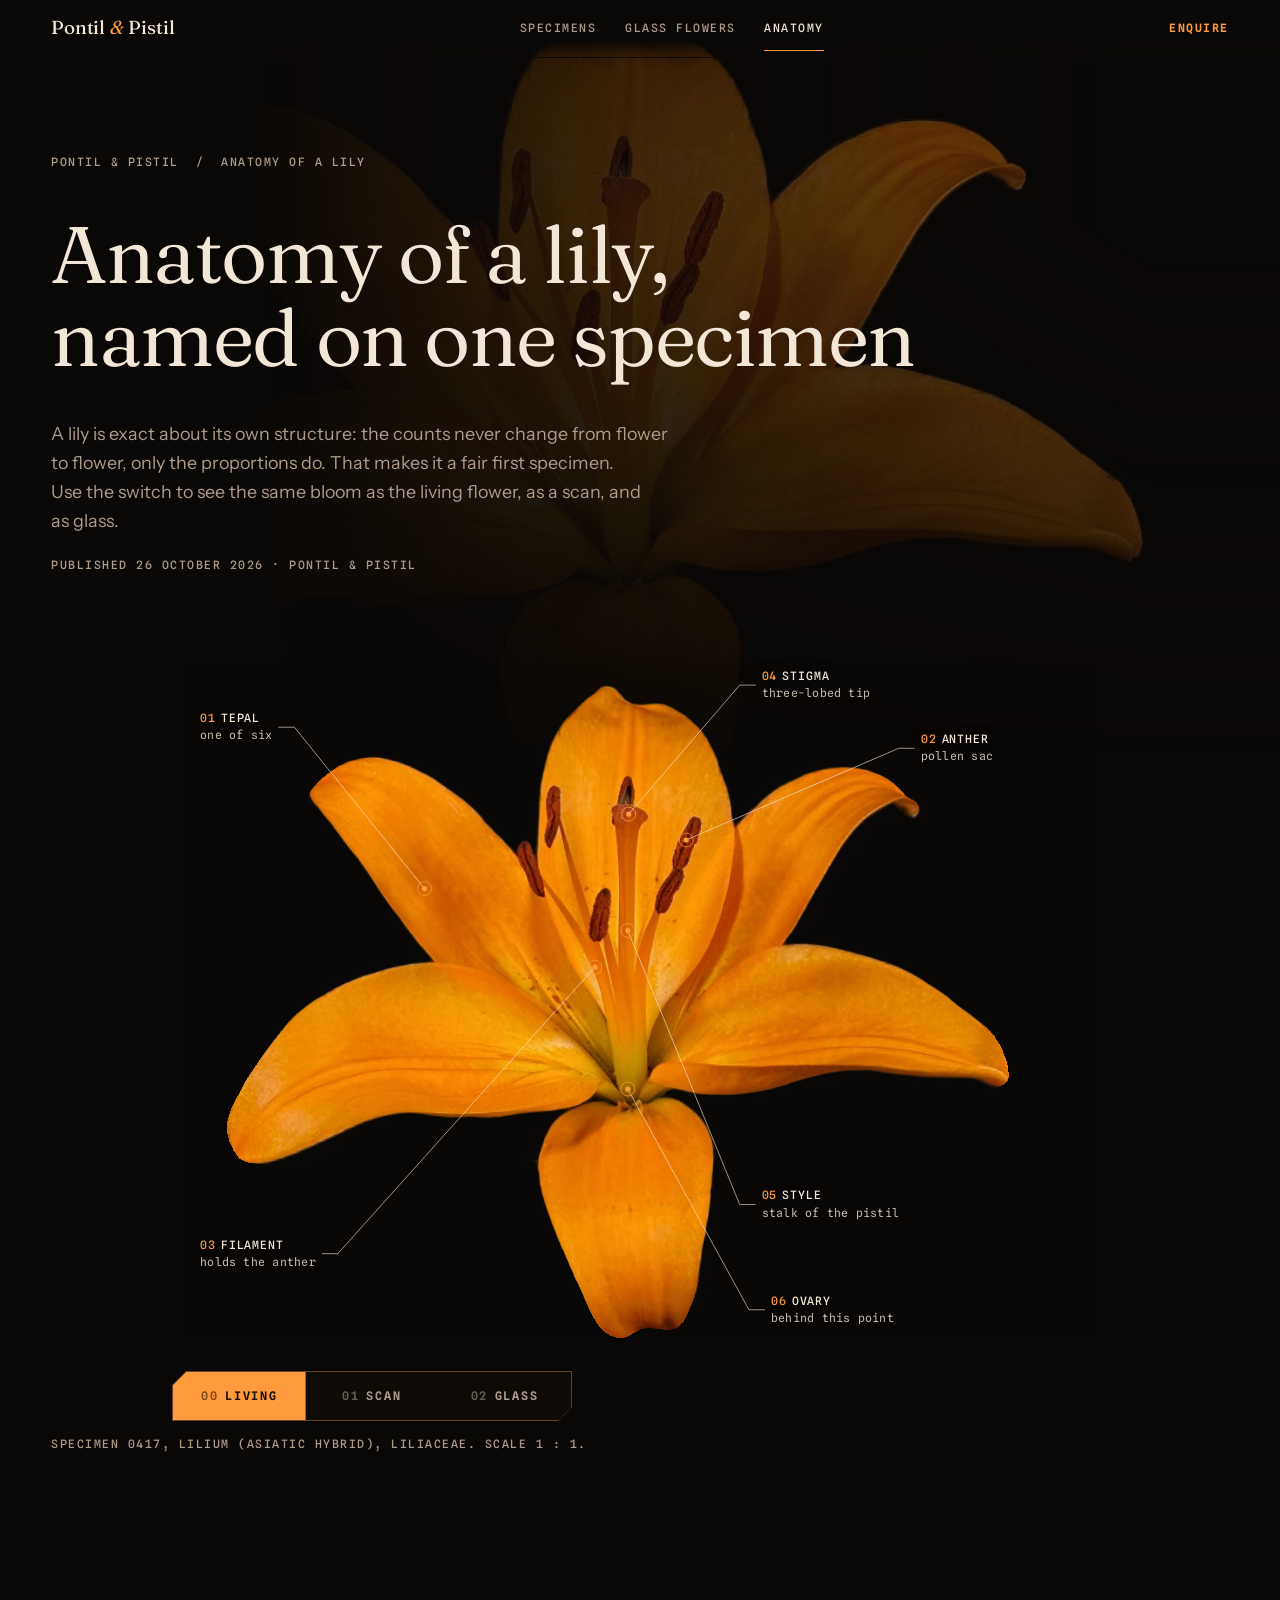
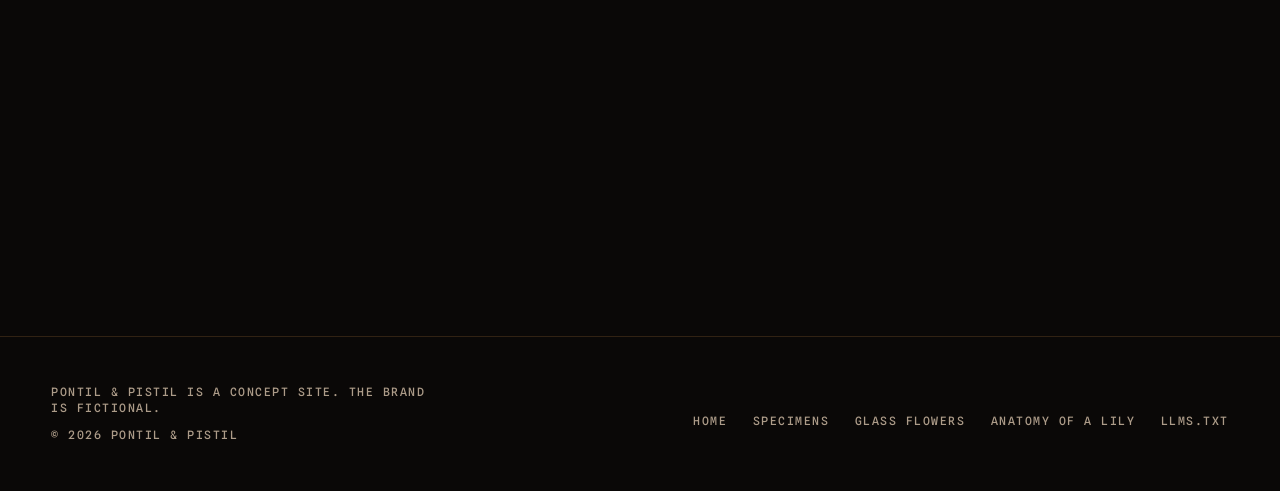
==== commit 194fccc1: "Point every address at the Cloudflare Pages origin" ====
--- a/docs/anatomy-of-a-lily.html
+++ b/docs/anatomy-of-a-lily.html
@@ -7,14 +7,14 @@
 <meta name="viewport" content="width=device-width, initial-scale=1, viewport-fit=cover">
 <title>Anatomy of a lily: tepals, stamens and pistil | Pontil &amp; Pistil</title>
 <meta name="description" content="The parts of a lily flower named on one specimen: six tepals, six stamens with anthers and filaments, and a pistil with stigma, style and ovary.">
-<link rel="canonical" href="https://sengchun75-stack.github.io/pontil-pistil/anatomy-of-a-lily.html">
+<link rel="canonical" href="https://pontil-pistil.pages.dev/anatomy-of-a-lily.html">
 <meta name="robots" content="index, follow, max-image-preview:large">
 <meta property="og:type" content="article">
 <meta property="og:site_name" content="Pontil &amp; Pistil">
 <meta property="og:title" content="Anatomy of a lily, named on one specimen">
 <meta property="og:description" content="Tepals, anthers, filaments, stigma, style and ovary of a lily, shown as the living flower, a scan and cast glass.">
-<meta property="og:url" content="https://sengchun75-stack.github.io/pontil-pistil/anatomy-of-a-lily.html">
-<meta property="og:image" content="https://sengchun75-stack.github.io/pontil-pistil/img/og.jpg">
+<meta property="og:url" content="https://pontil-pistil.pages.dev/anatomy-of-a-lily.html">
+<meta property="og:image" content="https://pontil-pistil.pages.dev/img/og.jpg">
 <meta property="og:image:width" content="1200">
 <meta property="og:image:height" content="630">
 <meta property="og:image:alt" content="An orange lily on black, its anthers and stigma picked out by hairline callouts.">
@@ -24,7 +24,7 @@
 <meta name="twitter:card" content="summary_large_image">
 <meta name="twitter:title" content="Anatomy of a lily, named on one specimen">
 <meta name="twitter:description" content="Tepals, anthers, filaments, stigma, style and ovary of a lily, shown as the living flower, a scan and cast glass.">
-<meta name="twitter:image" content="https://sengchun75-stack.github.io/pontil-pistil/img/og.jpg">
+<meta name="twitter:image" content="https://pontil-pistil.pages.dev/img/og.jpg">
 <meta name="theme-color" content="#0a0807">
 <link rel="icon" href="img/favicon.svg" type="image/svg+xml">
 <link rel="apple-touch-icon" href="img/apple-touch-icon.png">
@@ -38,36 +38,36 @@
   "@graph": [
     {
       "@type": "WebSite",
-      "@id": "https://sengchun75-stack.github.io/pontil-pistil/#website",
-      "url": "https://sengchun75-stack.github.io/pontil-pistil/",
+      "@id": "https://pontil-pistil.pages.dev/#website",
+      "url": "https://pontil-pistil.pages.dev/",
       "name": "Pontil & Pistil",
       "inLanguage": "en-GB",
       "publisher": {
-        "@id": "https://sengchun75-stack.github.io/pontil-pistil/#org"
+        "@id": "https://pontil-pistil.pages.dev/#org"
       }
     },
     {
       "@type": "Organization",
-      "@id": "https://sengchun75-stack.github.io/pontil-pistil/#org",
+      "@id": "https://pontil-pistil.pages.dev/#org",
       "name": "Pontil & Pistil",
-      "url": "https://sengchun75-stack.github.io/pontil-pistil/",
-      "logo": "https://sengchun75-stack.github.io/pontil-pistil/img/logo-512.png"
+      "url": "https://pontil-pistil.pages.dev/",
+      "logo": "https://pontil-pistil.pages.dev/img/logo-512.png"
     },
     {
       "@type": "WebPage",
-      "@id": "https://sengchun75-stack.github.io/pontil-pistil/anatomy-of-a-lily.html#webpage",
-      "url": "https://sengchun75-stack.github.io/pontil-pistil/anatomy-of-a-lily.html",
+      "@id": "https://pontil-pistil.pages.dev/anatomy-of-a-lily.html#webpage",
+      "url": "https://pontil-pistil.pages.dev/anatomy-of-a-lily.html",
       "name": "Anatomy of a lily: tepals, stamens and pistil | Pontil & Pistil",
       "description": "The parts of a lily flower named on one specimen: six tepals, six stamens with anthers and filaments, and a pistil with stigma, style and ovary.",
       "isPartOf": {
-        "@id": "https://sengchun75-stack.github.io/pontil-pistil/#website"
+        "@id": "https://pontil-pistil.pages.dev/#website"
       },
       "breadcrumb": {
-        "@id": "https://sengchun75-stack.github.io/pontil-pistil/anatomy-of-a-lily.html#crumbs"
+        "@id": "https://pontil-pistil.pages.dev/anatomy-of-a-lily.html#crumbs"
       },
       "primaryImageOfPage": {
         "@type": "ImageObject",
-        "url": "https://sengchun75-stack.github.io/pontil-pistil/img/og.jpg",
+        "url": "https://pontil-pistil.pages.dev/img/og.jpg",
         "width": 1200,
         "height": 630
       },
@@ -77,46 +77,46 @@
     },
     {
       "@type": "BreadcrumbList",
-      "@id": "https://sengchun75-stack.github.io/pontil-pistil/anatomy-of-a-lily.html#crumbs",
+      "@id": "https://pontil-pistil.pages.dev/anatomy-of-a-lily.html#crumbs",
       "itemListElement": [
         {
           "@type": "ListItem",
           "position": 1,
           "name": "Pontil & Pistil",
-          "item": "https://sengchun75-stack.github.io/pontil-pistil/"
+          "item": "https://pontil-pistil.pages.dev/"
         },
         {
           "@type": "ListItem",
           "position": 2,
           "name": "Anatomy of a lily",
-          "item": "https://sengchun75-stack.github.io/pontil-pistil/anatomy-of-a-lily.html"
+          "item": "https://pontil-pistil.pages.dev/anatomy-of-a-lily.html"
         }
       ]
     },
     {
       "@type": "Article",
-      "@id": "https://sengchun75-stack.github.io/pontil-pistil/anatomy-of-a-lily.html#article",
+      "@id": "https://pontil-pistil.pages.dev/anatomy-of-a-lily.html#article",
       "mainEntityOfPage": {
-        "@id": "https://sengchun75-stack.github.io/pontil-pistil/anatomy-of-a-lily.html#webpage"
+        "@id": "https://pontil-pistil.pages.dev/anatomy-of-a-lily.html#webpage"
       },
       "headline": "Anatomy of a lily: tepals, stamens and pistil",
       "description": "The parts of a lily flower named on one specimen: six tepals, six stamens with anthers and filaments, and a pistil with stigma, style and ovary.",
-      "image": "https://sengchun75-stack.github.io/pontil-pistil/img/og.jpg",
+      "image": "https://pontil-pistil.pages.dev/img/og.jpg",
       "datePublished": "2026-10-26",
       "dateModified": "2026-10-26",
       "inLanguage": "en-GB",
       "author": {
         "@type": "Organization",
         "name": "Pontil & Pistil",
-        "url": "https://sengchun75-stack.github.io/pontil-pistil/"
+        "url": "https://pontil-pistil.pages.dev/"
       },
       "publisher": {
-        "@id": "https://sengchun75-stack.github.io/pontil-pistil/#org"
+        "@id": "https://pontil-pistil.pages.dev/#org"
       }
     },
     {
       "@type": "FAQPage",
-      "@id": "https://sengchun75-stack.github.io/pontil-pistil/anatomy-of-a-lily.html#faq",
+      "@id": "https://pontil-pistil.pages.dev/anatomy-of-a-lily.html#faq",
       "mainEntity": [
         {
           "@type": "Question",
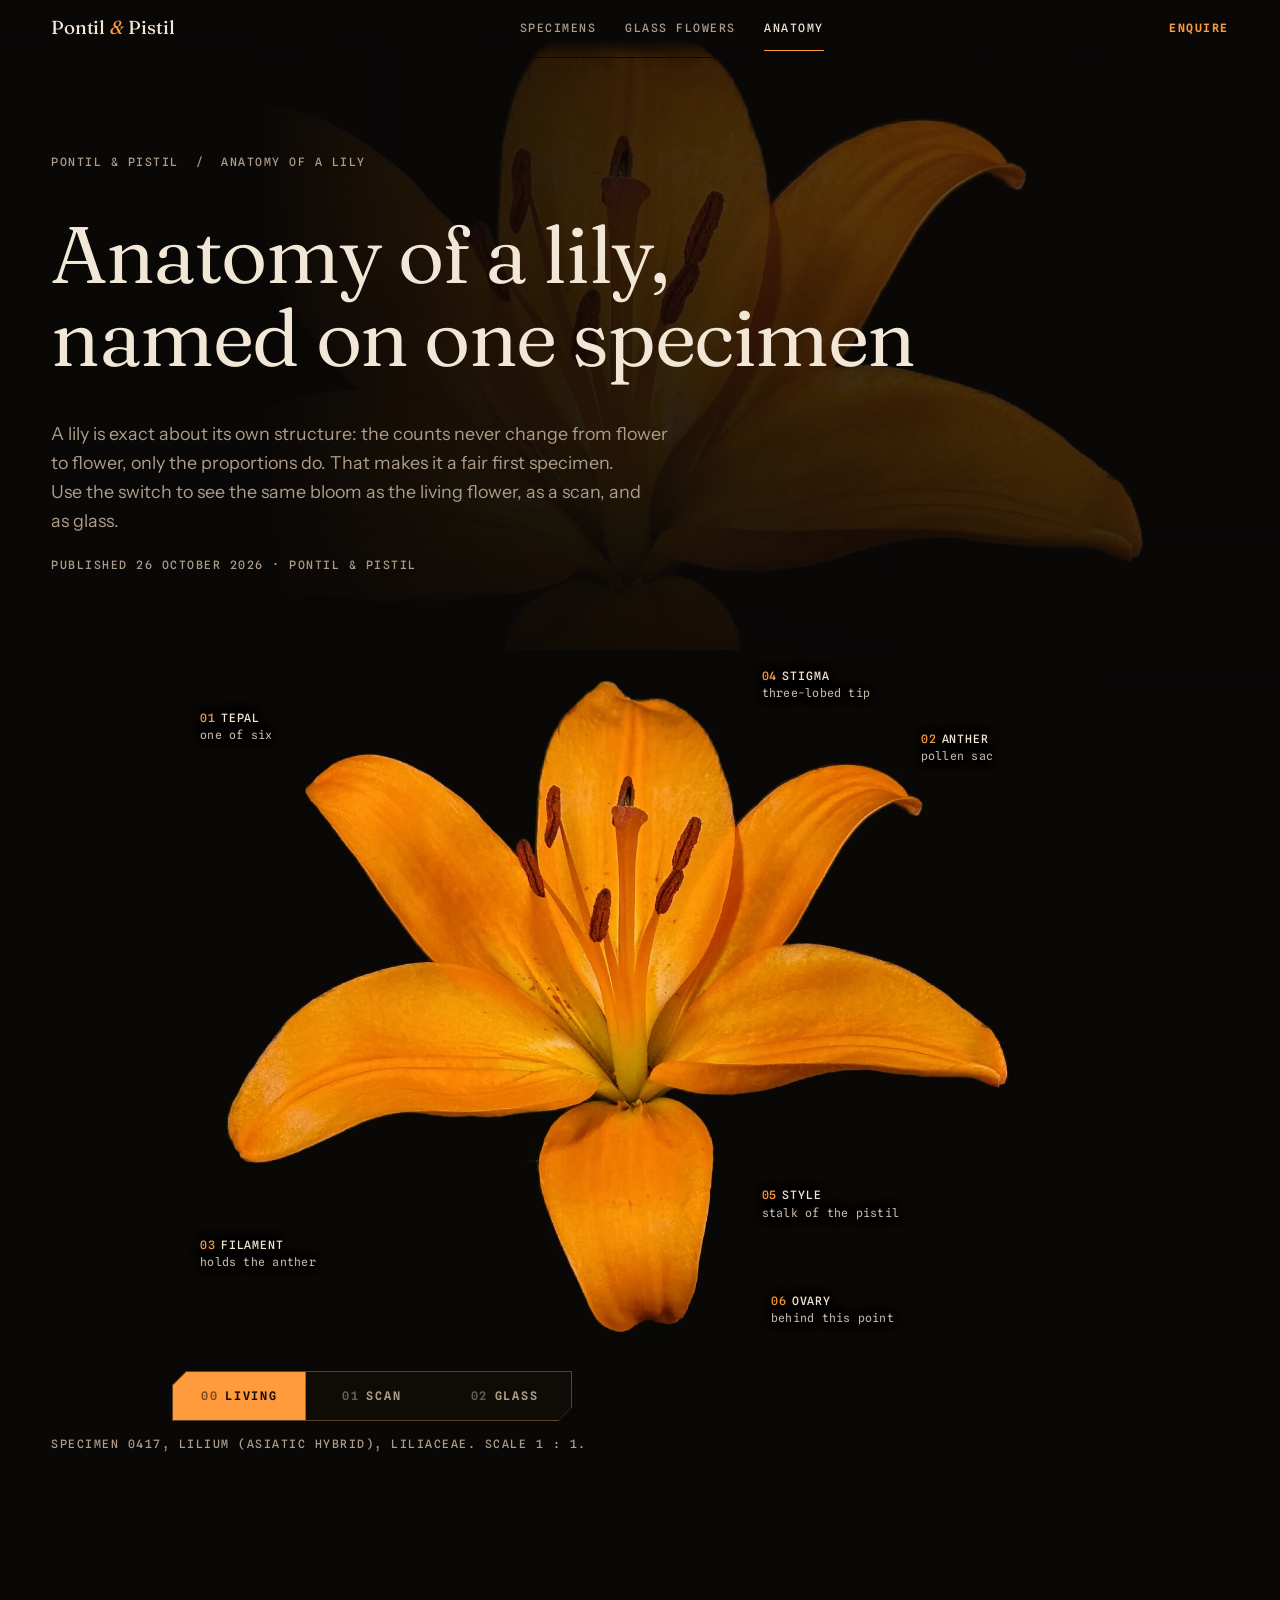
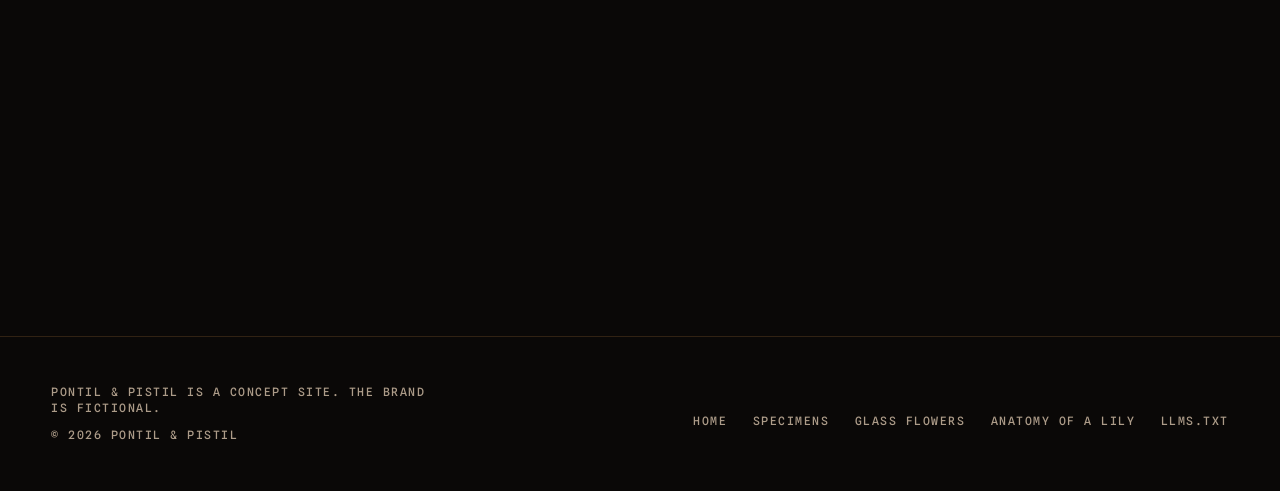
==== commit e4e6f1f2: "Use the addresses the host serves; add a real 404 page" ====
--- a/docs/anatomy-of-a-lily.html
+++ b/docs/anatomy-of-a-lily.html
@@ -7,13 +7,13 @@
 <meta name="viewport" content="width=device-width, initial-scale=1, viewport-fit=cover">
 <title>Anatomy of a lily: tepals, stamens and pistil | Pontil &amp; Pistil</title>
 <meta name="description" content="The parts of a lily flower named on one specimen: six tepals, six stamens with anthers and filaments, and a pistil with stigma, style and ovary.">
-<link rel="canonical" href="https://pontil-pistil.pages.dev/anatomy-of-a-lily.html">
+<link rel="canonical" href="https://pontil-pistil.pages.dev/anatomy-of-a-lily">
 <meta name="robots" content="index, follow, max-image-preview:large">
 <meta property="og:type" content="article">
 <meta property="og:site_name" content="Pontil &amp; Pistil">
 <meta property="og:title" content="Anatomy of a lily, named on one specimen">
 <meta property="og:description" content="Tepals, anthers, filaments, stigma, style and ovary of a lily, shown as the living flower, a scan and cast glass.">
-<meta property="og:url" content="https://pontil-pistil.pages.dev/anatomy-of-a-lily.html">
+<meta property="og:url" content="https://pontil-pistil.pages.dev/anatomy-of-a-lily">
 <meta property="og:image" content="https://pontil-pistil.pages.dev/img/og.jpg">
 <meta property="og:image:width" content="1200">
 <meta property="og:image:height" content="630">
@@ -55,15 +55,15 @@
     },
     {
       "@type": "WebPage",
-      "@id": "https://pontil-pistil.pages.dev/anatomy-of-a-lily.html#webpage",
-      "url": "https://pontil-pistil.pages.dev/anatomy-of-a-lily.html",
+      "@id": "https://pontil-pistil.pages.dev/anatomy-of-a-lily#webpage",
+      "url": "https://pontil-pistil.pages.dev/anatomy-of-a-lily",
       "name": "Anatomy of a lily: tepals, stamens and pistil | Pontil & Pistil",
       "description": "The parts of a lily flower named on one specimen: six tepals, six stamens with anthers and filaments, and a pistil with stigma, style and ovary.",
       "isPartOf": {
         "@id": "https://pontil-pistil.pages.dev/#website"
       },
       "breadcrumb": {
-        "@id": "https://pontil-pistil.pages.dev/anatomy-of-a-lily.html#crumbs"
+        "@id": "https://pontil-pistil.pages.dev/anatomy-of-a-lily#crumbs"
       },
       "primaryImageOfPage": {
         "@type": "ImageObject",
@@ -77,7 +77,7 @@
     },
     {
       "@type": "BreadcrumbList",
-      "@id": "https://pontil-pistil.pages.dev/anatomy-of-a-lily.html#crumbs",
+      "@id": "https://pontil-pistil.pages.dev/anatomy-of-a-lily#crumbs",
       "itemListElement": [
         {
           "@type": "ListItem",
@@ -89,15 +89,15 @@
           "@type": "ListItem",
           "position": 2,
           "name": "Anatomy of a lily",
-          "item": "https://pontil-pistil.pages.dev/anatomy-of-a-lily.html"
+          "item": "https://pontil-pistil.pages.dev/anatomy-of-a-lily"
         }
       ]
     },
     {
       "@type": "Article",
-      "@id": "https://pontil-pistil.pages.dev/anatomy-of-a-lily.html#article",
+      "@id": "https://pontil-pistil.pages.dev/anatomy-of-a-lily#article",
       "mainEntityOfPage": {
-        "@id": "https://pontil-pistil.pages.dev/anatomy-of-a-lily.html#webpage"
+        "@id": "https://pontil-pistil.pages.dev/anatomy-of-a-lily#webpage"
       },
       "headline": "Anatomy of a lily: tepals, stamens and pistil",
       "description": "The parts of a lily flower named on one specimen: six tepals, six stamens with anthers and filaments, and a pistil with stigma, style and ovary.",
@@ -116,7 +116,7 @@
     },
     {
       "@type": "FAQPage",
-      "@id": "https://pontil-pistil.pages.dev/anatomy-of-a-lily.html#faq",
+      "@id": "https://pontil-pistil.pages.dev/anatomy-of-a-lily#faq",
       "mainEntity": [
         {
           "@type": "Question",
@@ -153,17 +153,17 @@
 <header class="top">
   <a class="brand" href="./" aria-label="Pontil &amp; Pistil, home">Pontil <i>&amp;</i> Pistil</a>
   <nav class="nav" aria-label="Primary">
-    <a href="specimens.html">Specimens</a>
-    <a href="glass-flowers.html">Glass flowers</a>
-    <a href="anatomy-of-a-lily.html" aria-current="page">Anatomy</a>
+    <a href="specimens">Specimens</a>
+    <a href="glass-flowers">Glass flowers</a>
+    <a href="anatomy-of-a-lily" aria-current="page">Anatomy</a>
   </nav>
   <a class="enquire" href="mailto:studio@pontilandpistil.example?subject=Commission%20enquiry">Enquire</a>
   <details class="menu">
     <summary>Menu</summary>
     <nav aria-label="Primary, compact">
-      <a href="specimens.html">Specimens</a>
-      <a href="glass-flowers.html">Glass flowers</a>
-      <a href="anatomy-of-a-lily.html" aria-current="page">Anatomy of a lily</a>
+      <a href="specimens">Specimens</a>
+      <a href="glass-flowers">Glass flowers</a>
+      <a href="anatomy-of-a-lily" aria-current="page">Anatomy of a lily</a>
     </nav>
   </details>
 </header>
@@ -251,9 +251,9 @@
     </div>
     <nav class="mono" aria-label="Footer">
       <a href="./">Home</a>
-      <a href="specimens.html">Specimens</a>
-      <a href="glass-flowers.html">Glass flowers</a>
-      <a href="anatomy-of-a-lily.html">Anatomy of a lily</a>
+      <a href="specimens">Specimens</a>
+      <a href="glass-flowers">Glass flowers</a>
+      <a href="anatomy-of-a-lily">Anatomy of a lily</a>
       <a href="llms.txt">llms.txt</a>
     </nav>
   </div>
